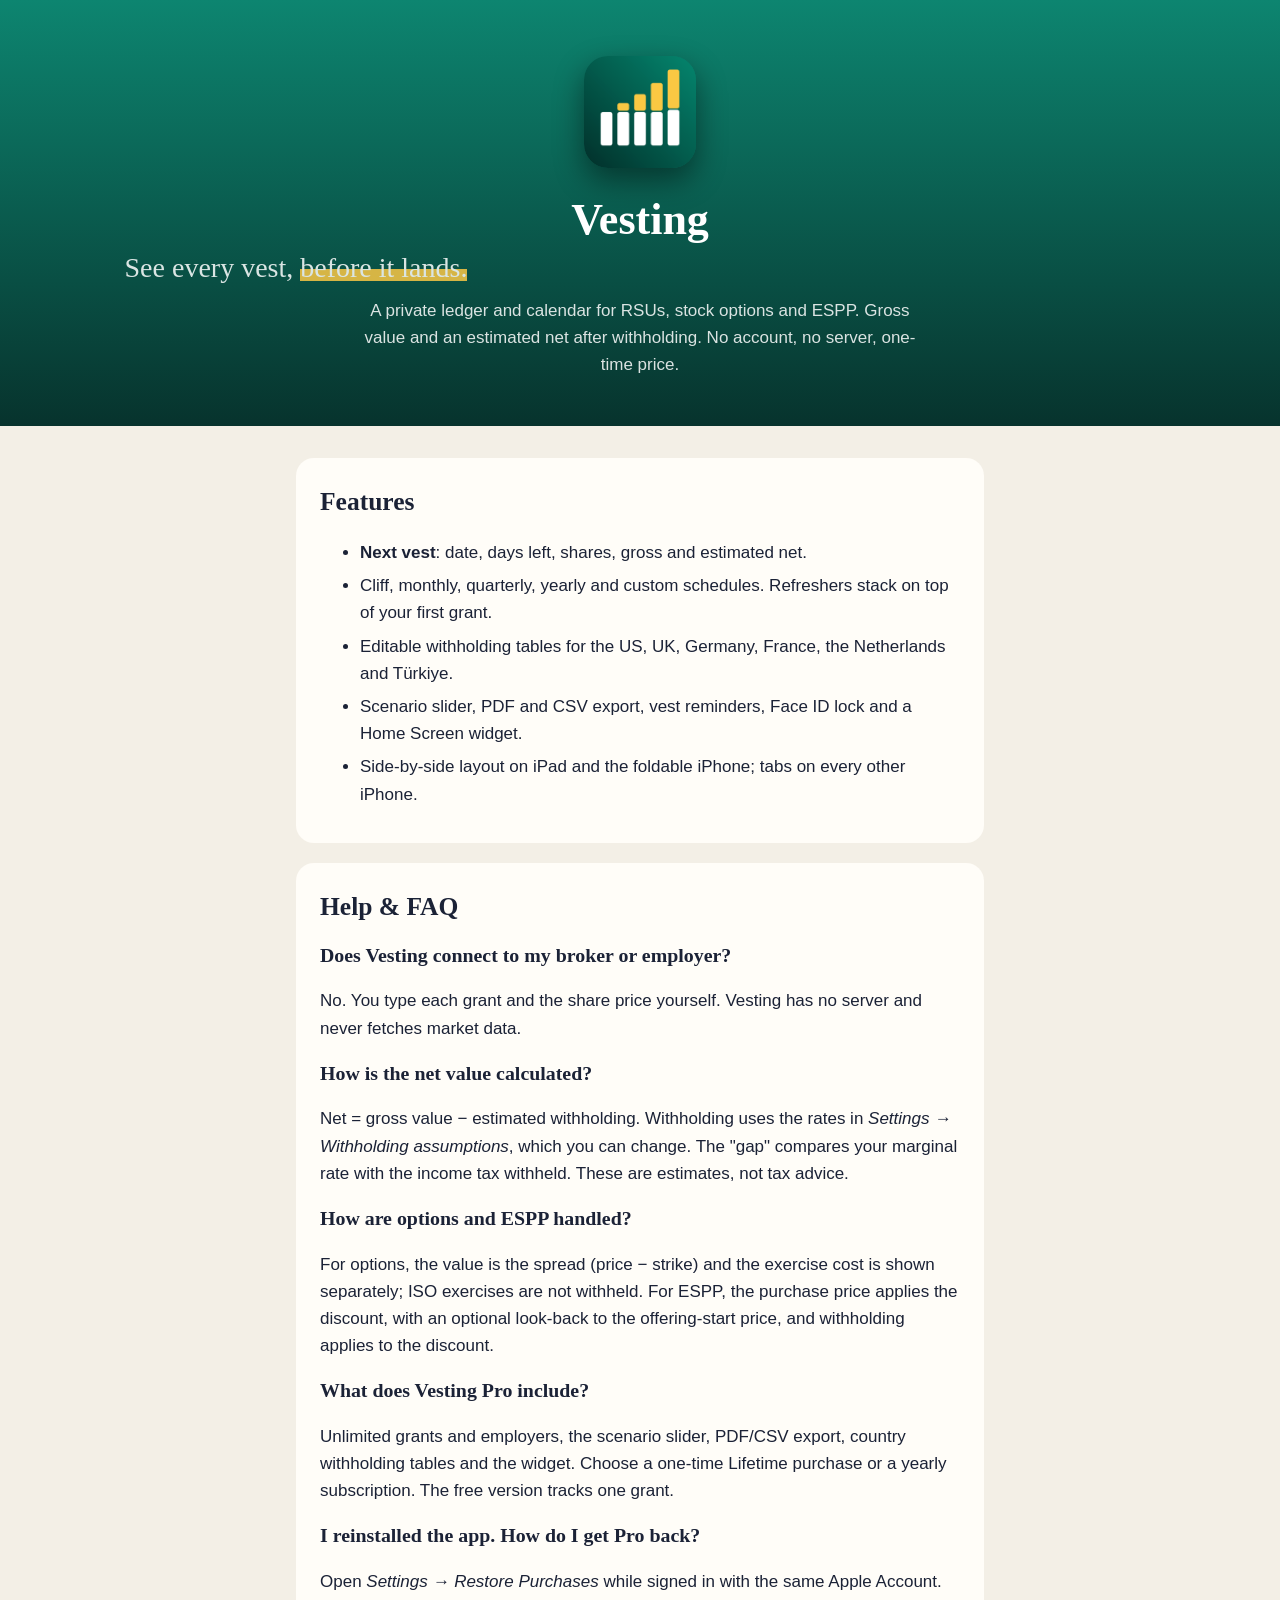
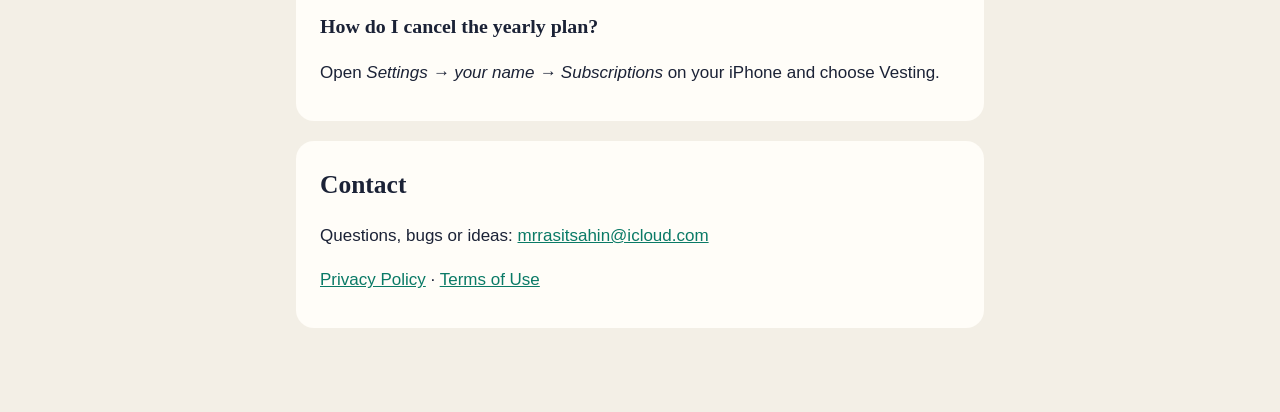
==== index.html @ 06a121db "Vesting support and privacy pages Co-Authored-By: Claude Opus 5.5 <noreply@anthropic.com>" ====
<!doctype html>
<html lang="en">
<head>
<meta charset="utf-8">
<meta name="viewport" content="width=device-width, initial-scale=1">
<title>Vesting Support</title>
<meta name="description" content="Track RSUs, stock options and ESPP. See your next vest, the gross value and an estimated net. No account, no server.">
<link rel="stylesheet" href="style.css">
</head>
<body>
<header class="hero">
  <img src="icon.png" alt="" width="112" height="112">
  <h1>Vesting</h1>
  <p class="tagline">See every vest, <mark>before it lands.</mark></p>
  <p>A private ledger and calendar for RSUs, stock options and ESPP. Gross value and an estimated net after withholding. No account, no server, one-time price.</p>
</header>
<main>
  <section>
    <h2>Features</h2>
    <ul>
      <li><strong>Next vest</strong>: date, days left, shares, gross and estimated net.</li>
      <li>Cliff, monthly, quarterly, yearly and custom schedules. Refreshers stack on top of your first grant.</li>
      <li>Editable withholding tables for the US, UK, Germany, France, the Netherlands and Türkiye.</li>
      <li>Scenario slider, PDF and CSV export, vest reminders, Face ID lock and a Home Screen widget.</li>
      <li>Side-by-side layout on iPad and the foldable iPhone; tabs on every other iPhone.</li>
    </ul>
  </section>

  <section id="faq">
    <h2>Help &amp; FAQ</h2>
    <h3>Does Vesting connect to my broker or employer?</h3>
    <p>No. You type each grant and the share price yourself. Vesting has no server and never fetches market data.</p>
    <h3>How is the net value calculated?</h3>
    <p>Net = gross value − estimated withholding. Withholding uses the rates in <em>Settings → Withholding assumptions</em>, which you can change. The "gap" compares your marginal rate with the income tax withheld. These are estimates, not tax advice.</p>
    <h3>How are options and ESPP handled?</h3>
    <p>For options, the value is the spread (price − strike) and the exercise cost is shown separately; ISO exercises are not withheld. For ESPP, the purchase price applies the discount, with an optional look-back to the offering-start price, and withholding applies to the discount.</p>
    <h3>What does Vesting Pro include?</h3>
    <p>Unlimited grants and employers, the scenario slider, PDF/CSV export, country withholding tables and the widget. Choose a one-time Lifetime purchase or a yearly subscription. The free version tracks one grant.</p>
    <h3>I reinstalled the app. How do I get Pro back?</h3>
    <p>Open <em>Settings → Restore Purchases</em> while signed in with the same Apple Account.</p>
    <h3>How do I cancel the yearly plan?</h3>
    <p>Open <em>Settings → your name → Subscriptions</em> on your iPhone and choose Vesting.</p>
  </section>

  <section>
    <h2>Contact</h2>
    <p>Questions, bugs or ideas: <a href="mailto:mrrasitsahin@icloud.com">mrrasitsahin@icloud.com</a></p>
    <p><a href="privacy">Privacy Policy</a> · <a href="https://www.apple.com/legal/internet-services/itunes/dev/stdeula/">Terms of Use</a></p>
  </section>
</main>
</body>
</html>
---- style.css ----
:root {
  --navy: #08332d;
  --ink: #1b2236;
  --paper: #fffdf8;
  --canvas: #f3efe6;
  --marker: #fac745;
  --link: #0a7a66;
}
@media (prefers-color-scheme: dark) {
  :root { --ink: #ece8de; --paper: #171c2a; --canvas: #0d111c; --link: #4ad1b0; }
}
* { box-sizing: border-box; }
body {
  margin: 0;
  background: var(--canvas);
  color: var(--ink);
  font: 17px/1.6 -apple-system, BlinkMacSystemFont, "Segoe UI", Helvetica, Arial, sans-serif;
}
h1, h2, h3, .tagline { font-family: "New York", "Iowan Old Style", Georgia, serif; line-height: 1.2; }
a { color: var(--link); }
mark { background: linear-gradient(transparent 55%, var(--marker) 55%, var(--marker) 92%, transparent 92%); color: inherit; }
.hero {
  background: linear-gradient(#0d8570, #07332d);
  color: #fff;
  text-align: center;
  padding: 56px 16px 48px;
}
.hero img { border-radius: 24px; box-shadow: 0 12px 30px rgba(0,0,0,.45); }
.hero h1 { font-size: 44px; margin: 18px 0 4px; }
.hero .tagline { font-size: 28px; margin: 0 0 12px; }
.hero mark { color: #fff; }
.hero p { max-width: 560px; margin: 0 auto; opacity: .85; }
main { max-width: 720px; margin: 0 auto; padding: 32px 16px 64px; }
section, main > h1 { background: var(--paper); border-radius: 18px; padding: 8px 24px 18px; margin-bottom: 20px; }
main > h1 { padding-top: 20px; }
.back { display: inline-block; margin-bottom: 12px; text-decoration: none; }
.meta { opacity: .6; font-size: 14px; }
li { margin-bottom: 6px; }
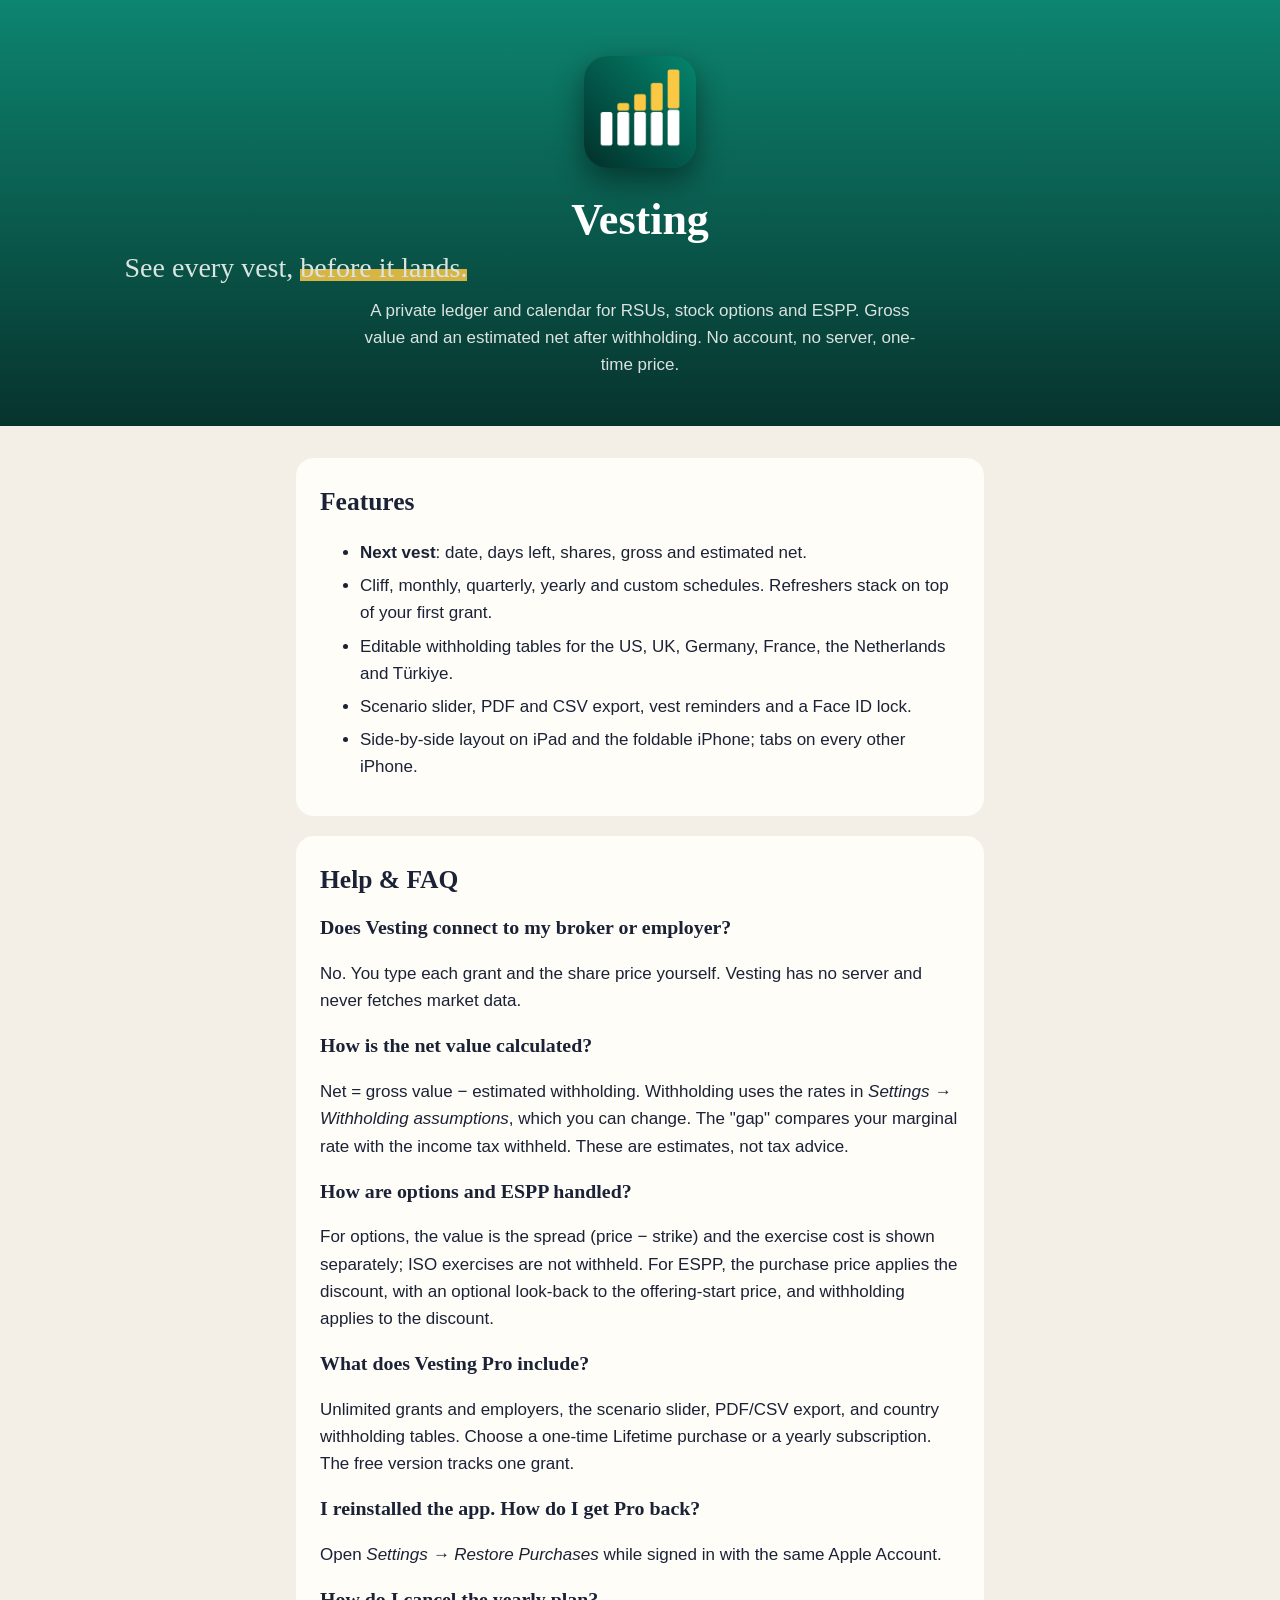
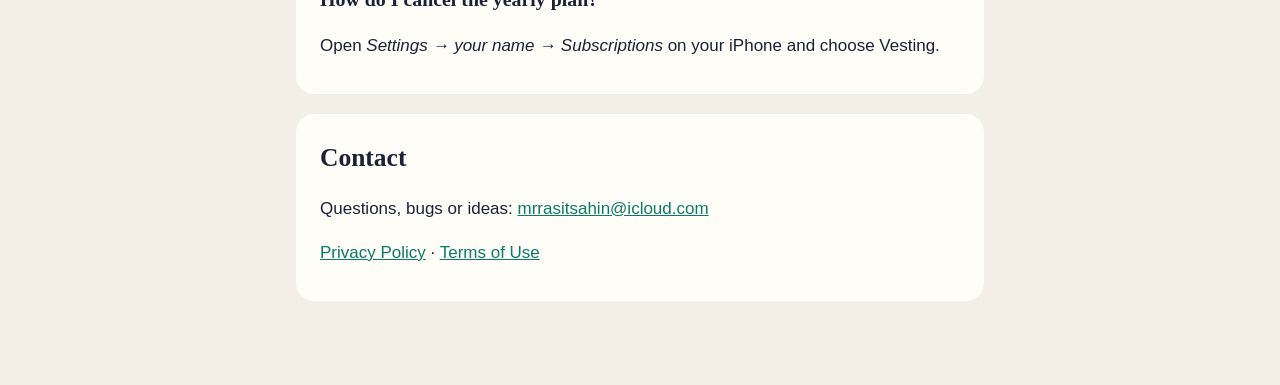
==== commit b3e74cdc: "Remove widget mentions for 1.0 Co-Authored-By: Claude Opus 5.5 <noreply@anthropic.com>" ====
--- a/index.html
+++ b/index.html
@@ -21,7 +21,7 @@
       <li><strong>Next vest</strong>: date, days left, shares, gross and estimated net.</li>
       <li>Cliff, monthly, quarterly, yearly and custom schedules. Refreshers stack on top of your first grant.</li>
       <li>Editable withholding tables for the US, UK, Germany, France, the Netherlands and Türkiye.</li>
-      <li>Scenario slider, PDF and CSV export, vest reminders, Face ID lock and a Home Screen widget.</li>
+      <li>Scenario slider, PDF and CSV export, vest reminders and a Face ID lock.</li>
       <li>Side-by-side layout on iPad and the foldable iPhone; tabs on every other iPhone.</li>
     </ul>
   </section>
@@ -35,7 +35,7 @@
     <h3>How are options and ESPP handled?</h3>
     <p>For options, the value is the spread (price − strike) and the exercise cost is shown separately; ISO exercises are not withheld. For ESPP, the purchase price applies the discount, with an optional look-back to the offering-start price, and withholding applies to the discount.</p>
     <h3>What does Vesting Pro include?</h3>
-    <p>Unlimited grants and employers, the scenario slider, PDF/CSV export, country withholding tables and the widget. Choose a one-time Lifetime purchase or a yearly subscription. The free version tracks one grant.</p>
+    <p>Unlimited grants and employers, the scenario slider, PDF/CSV export, and country withholding tables. Choose a one-time Lifetime purchase or a yearly subscription. The free version tracks one grant.</p>
     <h3>I reinstalled the app. How do I get Pro back?</h3>
     <p>Open <em>Settings → Restore Purchases</em> while signed in with the same Apple Account.</p>
     <h3>How do I cancel the yearly plan?</h3>
